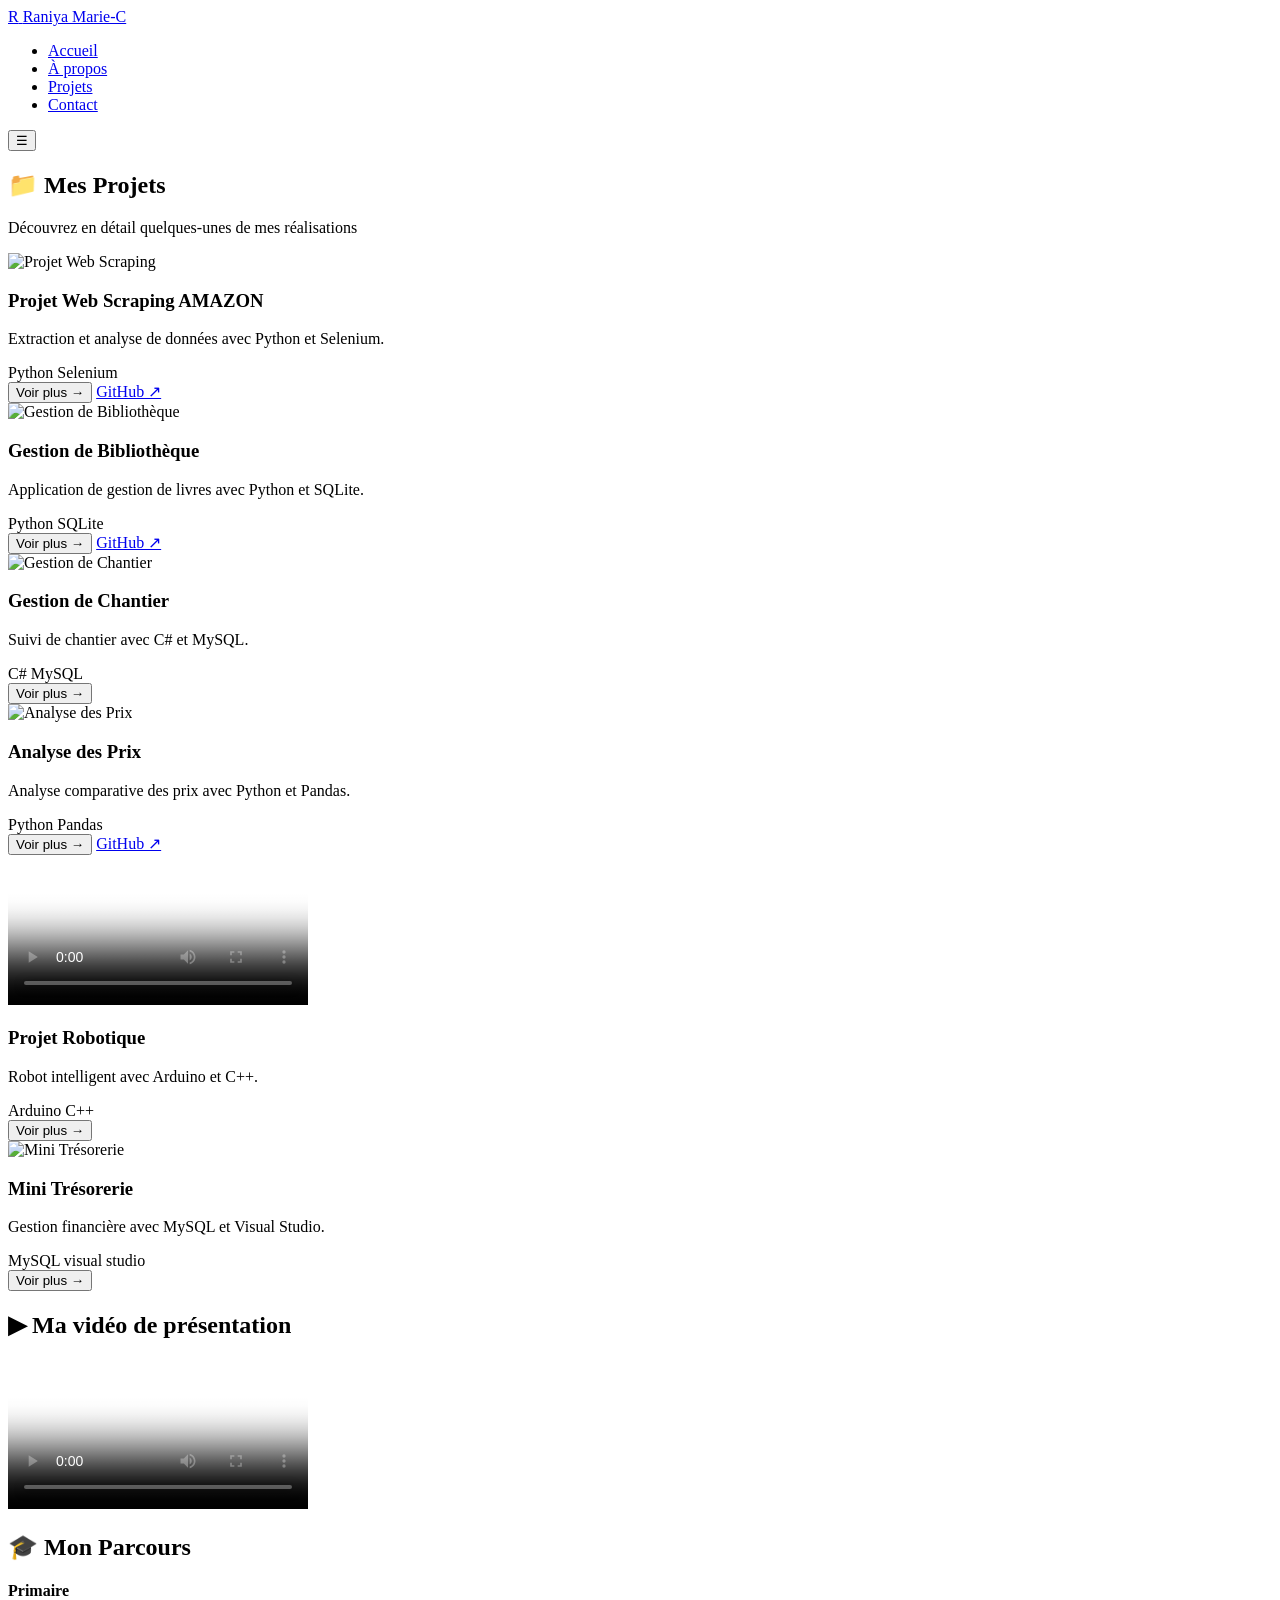
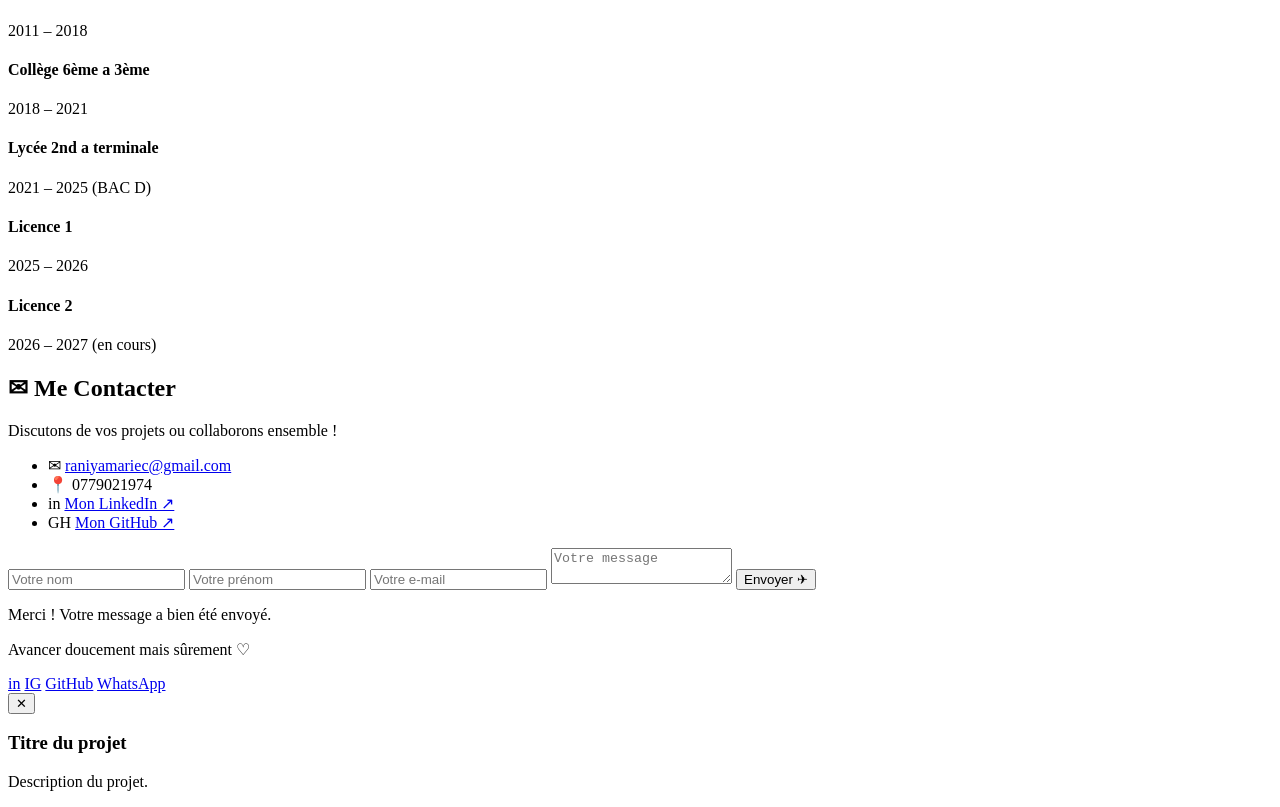
==== projet.html @ b708b292 "Rename Projet.html to projet.html" ====
<!DOCTYPE html>
<html lang="fr">
<head>
  <meta charset="UTF-8" />
  <meta name="viewport" content="width=device-width, initial-scale=1.0" />
  <title>Mes Projets — Raniya Marie-C Kouamé</title>
  <link rel="preconnect" href="https://fonts.googleapis.com">
  <link rel="preconnect" href="https://fonts.gstatic.com" crossorigin>
  <link href="https://fonts.googleapis.com/css2?family=Outfit:wght@300;400;500;600;700;800&family=Playfair+Display:ital,wght@1,600&display=swap" rel="stylesheet">
  <link rel="stylesheet" href="projet.css" />
</head>
<body>
  <div class="bg-orbs"></div>

  <!-- NAVIGATION -->
  <header>
    <div class="container navbar">
      <a href="intex.html" class="brand">
        <span class="brand-monogram">R</span>
        <span>Raniya Marie-C</span>
      </a>

      <ul class="nav-links" id="navLinks">
        <li><a href="intex.html">Accueil</a></li>
        <li><a href="index.html#apropos">À propos</a></li>
        <li><a href="projet.html" class="active">Projets</a></li>
        <li><a href="projet.html#contact">Contact</a></li>
      </ul>

      <button type="button" class="menu-toggle" aria-label="Ouvrir le menu" onclick="document.getElementById('navLinks').classList.toggle('open')">☰</button>
    </div>
  </header>

  <main>
    <section class="projects-section">
      <div class="container">
        <div class="section-header">
          <h1 class="section-title">📁 Mes <span class="highlight">Projets</span></h1>
          <p class="section-subtitle">Découvrez en détail quelques-unes de mes réalisations</p>
        </div>

        <!-- 6 CARTES PROJETS -->
        <div class="projects-grid">
          <article class="project-card" id="web-scraping">
            <div class="project-thumb">
              <img src="https://images.unsplash.com/photo-1526374965328-7f61d4dc18c5?auto=format&fit=crop&w=500&q=80" alt="Projet Web Scraping">
            </div>
            <div class="project-body">
              <h3>Projet Web Scraping AMAZON</h3>
              <p>Extraction et analyse de données avec Python et Selenium.</p>
              <div class="tech-tags">
                <span class="tech-tag">Python</span>
                <span class="tech-tag">Selenium</span>
              </div>
              <div class="project-actions">
                <button
                  type="button"
                  class="btn btn-primary btn-sm"
                  data-title="Projet Web Scraping AMAZON"
                  data-tech="Python,Selenium,VS Code,CSV,MVC"
                  data-desc="Objectif : automatiser la collecte d'informations sur des produits Amazon dans la catégorie informatique. Réalisé sous Visual Studio Code avec Selenium pour automatiser le navigateur, un environnement virtuel Python et une architecture MVC afin de bien séparer les responsabilités du programme. Le projet prévoit également l'organisation des données et leur export au format CSV. Difficultés rencontrées : configuration de l'environnement, prise en main de Selenium, extraction des données et structuration du code. Apports : meilleure compréhension du web scraping et mise en pratique de Python."
                  onclick="openDetailFromBtn(this)">
                  Voir plus →
                </button>
                <a href="https://github.com/raniyamariec-collab/Amazon_scraper   " target="_blank" rel="noopener noreferrer" class="btn btn-secondary btn-sm">
                  GitHub ↗
                </a>
              </div>
            </div>
          </article>

          <article class="project-card" id="bibliotheque">
            <div class="project-thumb">
              <img src="https://images.unsplash.com/photo-1507842217343-583bb7270b66?auto=format&fit=crop&w=500&q=80" alt="Gestion de Bibliothèque">
            </div>
            <div class="project-body">
              <h3>Gestion de Bibliothèque</h3>
              <p>Application de gestion de livres avec Python et SQLite.</p>
              <div class="tech-tags">
                <span class="tech-tag">Python</span>
                <span class="tech-tag">SQLite</span>
              </div>
              <div class="project-actions">
                <button
                  type="button"
                  class="btn btn-primary btn-sm"
                  data-title="Gestion de Bibliothèque"
                  data-tech="Python,SQLite"
                  data-desc=" J'ai travaillé sur un projet de gestion de bibliothèque développé en Python. L'objectif était de concevoir une application permettant d'organiser les données liées à une bibliothèque et de travailler avec une base de données SQLite.
 
J'ai utilisé Visual Studio Code comme environnement de développement et un environnement virtuel Python pour isoler les dépendances. Nous avons également travaillé sur la partie dépôt de données avec SQLite et sur les tests automatisés afin de vérifier le fonctionnement du programme.
 
J'ai appris à exécuter des scripts Python, à organiser les fichiers du projet, à lancer des tests et à préparer le code pour son partage avec Git.
 
La principale difficulté était de bien comprendre l'organisation du projet et le rôle de chaque fichier, sans accumuler des modifications sans comprendre leur utilité."
                  onclick="openDetailFromBtn(this)">
                  Voir plus →
                </button>
                <a href="https://github.com/raniyamariec-collab/Gestion-Biblioth-que-" target="_blank" rel="noopener noreferrer" class="btn btn-secondary btn-sm">
                  GitHub ↗
                </a>
              </div>
            </div>
          </article>

          <article class="project-card" id="chantier">
            <div class="project-thumb">
              <img src="https://images.unsplash.com/photo-1504307651254-35680f356dfd?auto=format&fit=crop&w=500&q=80" alt="Gestion de Chantier">
            </div>
            <div class="project-body">
              <h3>Gestion de Chantier</h3>
              <p>Suivi de chantier avec C# et MySQL.</p>
              <div class="tech-tags">
                <span class="tech-tag">C#</span>
                <span class="tech-tag">MySQL</span>
              </div>
              <div class="project-actions">
                <button
                  type="button"
                  class="btn btn-primary btn-sm"
                  data-title="Gestion de Chantier"
                  data-tech="C#,MySQL"
                  data-desc="J'ai travaillé sur un projet de gestion de chantier avec C#, Windows Forms et MySQL, dans l'environnement Visual Studio.
 
L'objectif était de développer une application de bureau permettant de gérer les informations des clients propriétaires de chantiers. L'application dispose de formulaires pour saisir et consulter les informations, ainsi que d'un tableau permettant d'afficher les clients enregistrés.
 
J'ai utilisé MySQL pour stocker les données et la bibliothèque MySql.Data pour assurer la connexion entre la base de données et l'application C#.
 
J'ai travaillé sur plusieurs opérations, notamment l'affichage, l'ajout et la suppression des clients, ainsi que sur la préparation des fonctionnalités de consultation et de modification.
 
Les principales difficultés concernaient la configuration de la connexion à la base de données, l'affichage des données et la communication entre les différents formulaires.
 
Ce projet m'a permis de pratiquer la programmation orientée objet, le développement d'interfaces graphiques et l'utilisation d'une base de données relationnelle avec SQL."
                  onclick="openDetailFromBtn(this)">
                 Voir plus → 
                
                </button>
                
                  
               
              </div>
            </div>
          </article>

          <article class="project-card" id="analyse-prix">
            <div class="project-thumb">
              <img src="https://images.unsplash.com/photo-1551288049-bebda4e38f71?auto=format&fit=crop&w=500&q=80" alt="Analyse des Prix">
            </div>
            <div class="project-body">
              <h3>Analyse des Prix</h3>
              <p>Analyse comparative des prix avec Python et Pandas.</p>
              <div class="tech-tags">
                <span class="tech-tag">Python</span>
                <span class="tech-tag">Pandas</span>
              </div>
              <div class="project-actions">
                <button
                  type="button"
                  class="btn btn-primary btn-sm"
                  data-title="Analyse des Prix"
                  data-tech="Python,Pandas,Analyse de données"
                  data-desc="J'ai réalisé un projet d'analyse comparative des prix avec Python. L'objectif était de comparer les prix de produits provenant de plusieurs sources commerciales afin d'identifier les différences de prix et de produire des indicateurs utiles à l'analyse du marché.
 
Pour ce projet, j'ai utilisé plusieurs formats de données, notamment CSV, JSON et Excel. J'ai travaillé sur la lecture et le traitement des données, le calcul des prix moyens et l'analyse d'une réduction Black Friday.
 
J'ai également utilisé Git et GitHub pour gérer et publier le projet.
 
La principale difficulté était de travailler avec des données provenant de sources et de formats différents, tout en veillant à comparer correctement les produits. Ce projet m'a permis de mettre en pratique Python, le traitement de données et les bases de l'analyse comparative des prix."
                  onclick="openDetailFromBtn(this)">
                  Voir plus →
                </button>
                <a href="https://github.com/raniyamariec-collab/analyse-comparative-prix" target="_blank" rel="noopener noreferrer" class="btn btn-secondary btn-sm">
                  GitHub ↗
                </a>
              </div>
            </div>
          </article>

         <article class="project-card" id="robotique">
  <div class="project-thumb">
    <video class="project-video" controls preload="metadata" poster="apercu-robotique.jpg">
      <source src="WhatsApp Video 2026-11-21 at 21.10.48.mp4" type="video/mp4" />
      Votre navigateur ne supporte pas la lecture de vidéos HTML5.
    </video>
  </div>
  <div class="project-body">
    <h3>Projet Robotique</h3>
    <p>Robot intelligent avec Arduino et C++.</p>
    <div class="tech-tags">
      <span class="tech-tag">Arduino</span>
      <span class="tech-tag">C++</span>
    </div>
    <div class="project-actions">
      <button
        type="button"
        class="btn btn-primary btn-sm"
        data-title="Projet Robotique"
        data-tech="Arduino,C++"
        data-desc="Objectif : concevoir et programmer un système robotique capable d'interagir avec son environnement via des capteurs. Technologies : carte Arduino programmée en C++. Apports : lien concret entre le code informatique et le matériel électronique."
        onclick="openDetailFromBtn(this)">
        Voir plus →
      </button>
    </div>
  </div>
</article>
 

          <article class="project-card" id="tresorerie">
            <div class="project-thumb">
              <img src="https://images.unsplash.com/photo-1554224155-6726b3ff858f?auto=format&fit=crop&w=500&q=80" alt="Mini Trésorerie">
            </div>
            <div class="project-body">
              <h3>Mini Trésorerie</h3>
              <p>Gestion financière avec MySQL et Visual Studio.</p>
              <div class="tech-tags">
                <span class="tech-tag">MySQL</span>
                <span class="tech-tag">visual studio</span>
              </div>
              <div class="project-actions">
                <button
                  type="button"
                  class="btn btn-primary btn-sm"
                  data-title="Mini Trésorerie"
                 data-tech="Visual studio,C++"
                 data-desc="Objectif :Conception d'une application visant à faciliter le suivi des opérations financières, l'organisation des données et la consultation des informations de trésorerie.
                 Technologies : C#, Visual Studio, SQL Server."
                 onclick="openDetailFromBtn(this)">
                 Voir plus →
                </button>
              </div>
            </div>
          </article>
        </div>

        <!-- MA VIDÉO DE PRÉSENTATION -->
        <div class="panel-card video-panel">
          <h2 class="panel-title"><span class="icon-accent">▶</span> Ma vidéo de présentation</h2>
          <div class="video-box">
            <video class="video-player" controls preload="metadata" poster="apercu-video.jpg">
              <source src="Enregistrement 2026-11-21 233803.mp4" type="video/mp4" />
              Votre navigateur ne supporte pas la lecture de vidéos HTML5.
            </video>
          </div>
        </div>

        <!-- MON PARCOURS & ME CONTACTER -->
        <div class="two-col-grid" id="contact">
          <div class="panel-card">
            <h2 class="panel-title"><span class="icon-accent">🎓</span> Mon Parcours</h2>
            <div class="timeline">
              <div class="timeline-item">
                <h4>Primaire</h4>
                <span>2011 – 2018</span>
              </div>
              <div class="timeline-item">
                <h4>Collège 6ème a 3ème</h4>
                <span>2018 – 2021</span>
              </div>
              <div class="timeline-item">
                <h4>Lycée 2nd a terminale</h4>
                <span>2021 – 2025 (BAC D)</span>
              </div>
              <div class="timeline-item">
                <h4>Licence 1</h4>
                <span>2025 – 2026</span>
              </div>
              <div class="timeline-item">
                <h4>Licence 2</h4>
                <span>2026 – 2027 (en cours)</span>
              </div>
            </div>
          </div>


          <div class="panel-card">
            <h2 class="panel-title"><span class="icon-accent">✉</span> Me Contacter</h2>
            <p class="contact-lead">
              Discutons de vos projets ou collaborons ensemble !
            </p>

            <div class="contact-split">
              <ul class="contact-info-list">
                <li>
                  <span class="contact-badge">✉</span>
                  <a href="mailto:raniyamariec@gmail.com">raniyamariec@gmail.com</a>
                </li>
                <li>
                  <span class="contact-badge">📍</span>
                  <span>0779021974</span>
                </li>
                <li>
                  <span class="contact-badge">in</span>
                  <a href="#" target="_blank" rel="noopener">Mon LinkedIn ↗</a>
                </li>
                <li>
                  <span class="contact-badge">GH</span>
                  <a href="https://github.com/raniyamariac-collab" target="_blank" rel="noopener">Mon GitHub ↗</a>
                </li>
              </ul>

              <form class="contact-form" id="contactForm" action="https://formsubmit.co/ajax/raniyamariec@gmail.com" method="POST">
                <input type="hidden" name="_subject" value="Nouveau message depuis le portfolio de Raniya" />
                <input type="text" name="nom" placeholder="Votre nom" required />
                <input type="text" name="prenom" placeholder="Votre prénom" required />
                <input type="email" name="email" placeholder="Votre e-mail" required />
                <textarea name="message" placeholder="Votre message" required></textarea>
                <button type="submit" class="btn btn-primary btn-sm" id="sendBtn">Envoyer ✈</button>
                <p class="form-feedback" id="msgOk">Merci ! Votre message a bien été envoyé.</p>
              </form>
            </div>
          </div>
        </div>
      </div>
    </section>
  </main>

  <script>
    const contactForm = document.getElementById('contactForm');
    if (contactForm) {
      contactForm.addEventListener('submit', async function (e) {
        e.preventDefault();
        const btn = document.getElementById('sendBtn');
        const feedback = document.getElementById('msgOk');
        const formData = new FormData(contactForm);

        btn.disabled = true;
        btn.textContent = 'Envoi...';
        feedback.style.display = 'none';
        feedback.style.color = '#86efac';

        try {
          const response = await fetch(contactForm.action, {
            method: 'POST',
            headers: { 'Accept': 'application/json' },
            body: formData
          });

          if (response.ok) {
            feedback.textContent = 'Merci ! Votre message a bien été envoyé.';
            feedback.style.display = 'block';
            contactForm.reset();
          } else {
            feedback.textContent = "Erreur lors de l'envoi. Réessayez plus tard.";
            feedback.style.color = '#fca5a5';
            feedback.style.display = 'block';
          }
        } catch (err) {
          feedback.textContent = "Problème de connexion. Vérifiez votre réseau.";
          feedback.style.color = '#fca5a5';
          feedback.style.display = 'block';
        } finally {
          btn.disabled = false;
          btn.textContent = 'Envoyer ✈';
        }
      });
    }
  </script>

           </section>
  </main>

   

  <!-- FOOTER -->
  <footer>
    <div class="container footer-inner">
      <p class="motto">Avancer doucement mais sûrement ♡</p>
      <div class="social-links">
        <a href="https://www.linkedin.com/in/raniya-marie-carmel-kouamé-617382381?utm_source=share_via&utm_content=profile&utm_medium=member_android" class="social-btn" aria-label="LinkedIn">in</a>
        <a href="c:\Users\HP\AppData\Local\Packages\5319275A.WhatsAppDesktop_cv1g1gvanyjgm\LocalState\sessions\ABD528D33D516B1457CE8965EF965682A3C320A8\transfers\2026-47\WhatsApp Image 2026-11-21 at 21.31.52.jpeg" class="social-btn" aria-label="Instagram">IG</a>
         <a href="https://github.com/">GitHub</a>
         <a href=" c:\Users\HP\AppData\Local\Packages\5319275A.WhatsAppDesktop_cv1g1gvanyjgm\LocalState\sessions\ABD528D33D516B1457CE8965EF965682A3C320A8\transfers\2026-47\WhatsApp Image 2026-11-21 at 22.00.15.jpeg">WhatsApp</a>
      </div>
    </div>
  </footer>

  <!-- MODALE DÉTAIL PROJET -->
  <div class="modal-backdrop" id="projectModal" onclick="if(event.target === this) closeModal()">
    <div class="modal-box">
      <button type="button" class="modal-close" aria-label="Fermer" onclick="closeModal()">✕</button>
      <h3 id="modalTitle">Titre du projet</h3>
      <p id="modalDesc">Description du projet.</p>
      <div class="tech-tags" id="modalTechs"></div>
    </div>
  </div>

  <script>
    function openDetailFromBtn(btn) {
      const title = btn.dataset.title || '';
      const desc = btn.dataset.desc || '';
      const techs = btn.dataset.tech
        ? btn.dataset.tech.split(',').map((item) => item.trim()).filter(Boolean)
        : [];

      openDetail(title, desc, techs);
    }

    function openDetail(title, desc, techs = []) {
      const modal = document.getElementById('projectModal');
      const titleEl = document.getElementById('modalTitle');
      const descEl = document.getElementById('modalDesc');
      const techsEl = document.getElementById('modalTechs');

      if (!modal) return;

      if (titleEl) titleEl.textContent = title;
      if (descEl) descEl.textContent = desc;

      if (techsEl) {
        techsEl.innerHTML = '';
        techs.forEach((tech) => {
          const span = document.createElement('span');
          span.className = 'tech-tag';
          span.textContent = tech;
          techsEl.appendChild(span);
        });
      }

      modal.classList.add('open');
    }

    function closeModal() {
      const modal = document.getElementById('projectModal');
      if (modal) {
        modal.classList.remove('open');
      }
    }

    document.addEventListener('keydown', (event) => {
      if (event.key === 'Escape') {
        closeModal();
      }
    });

    document.querySelectorAll('#navLinks a').forEach((link) => {
      link.addEventListener('click', () => {
        const nav = document.getElementById('navLinks');
        if (nav) nav.classList.remove('open');
      });
    });
  </script>
</body>
</html>
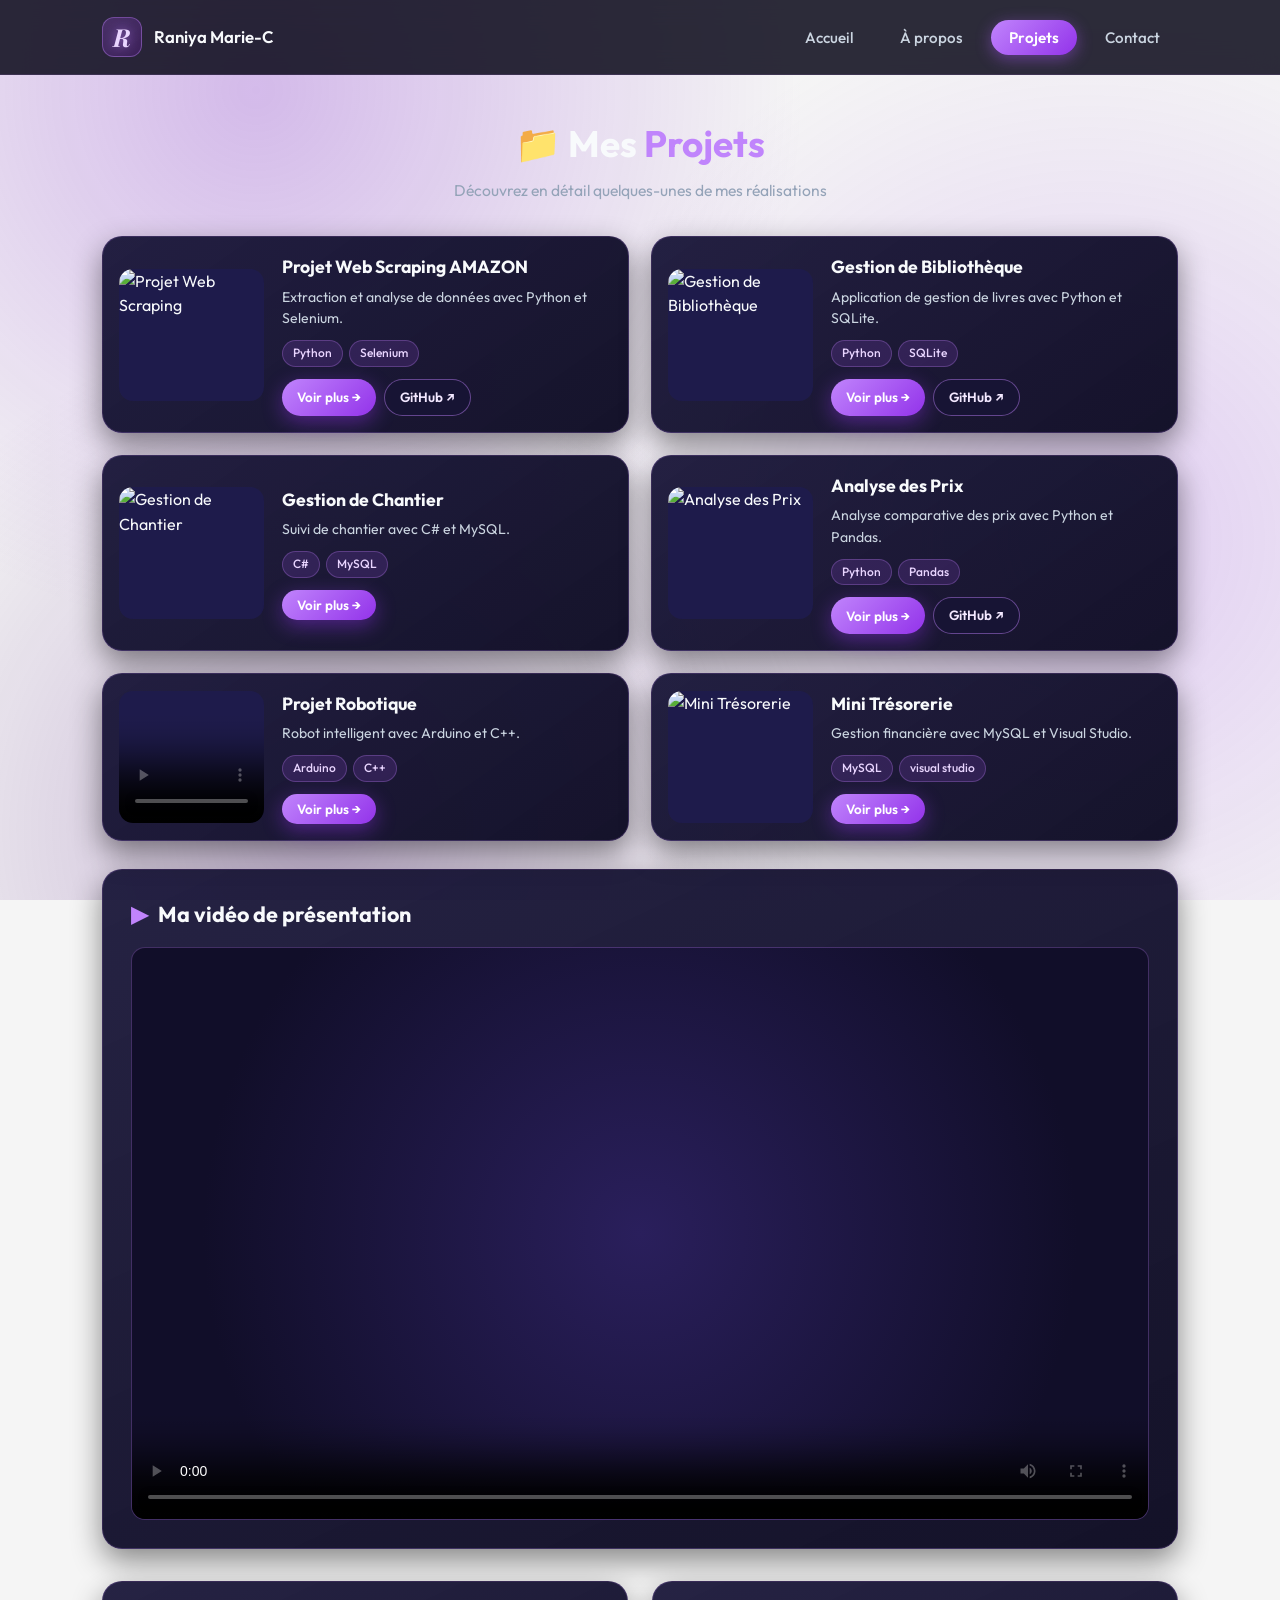
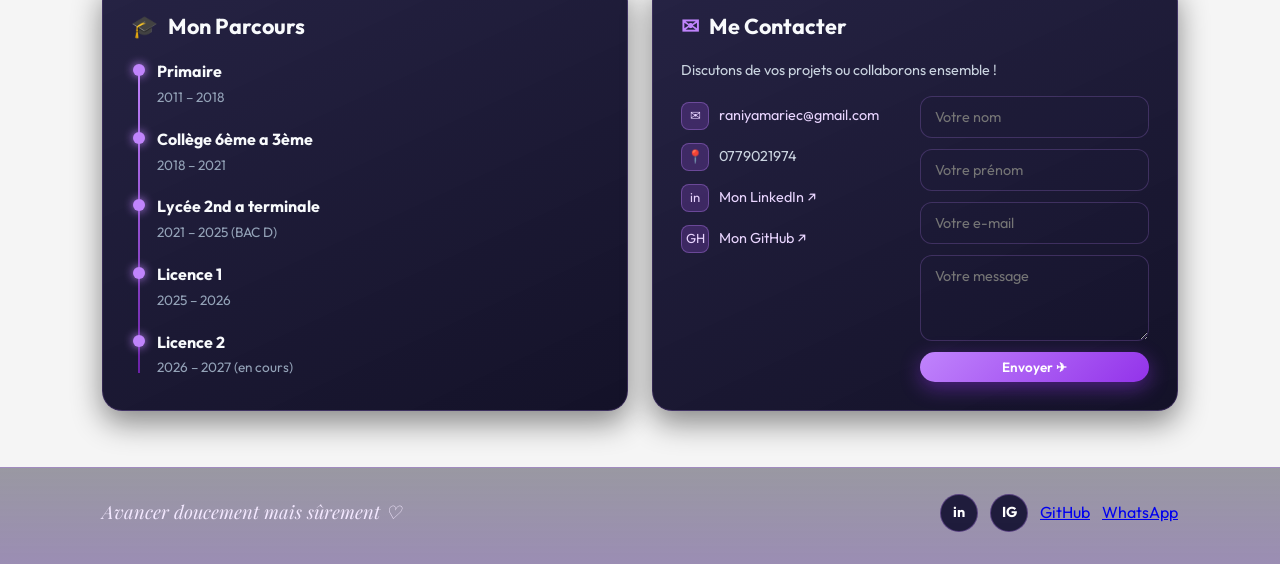
==== commit 74790545: "Update projet.html" ====
--- a/projet.html
+++ b/projet.html
@@ -15,7 +15,7 @@
   <!-- NAVIGATION -->
   <header>
     <div class="container navbar">
-      <a href="intex.html" class="brand">
+      <a href="accueil.html" class="brand">
         <span class="brand-monogram">R</span>
         <span>Raniya Marie-C</span>
       </a>
--- a/projet.css
+++ b/projet.css
@@ -0,0 +1,664 @@
+:root {
+  --bg-main: #0908180a;
+  --bg-card: #14122d13;
+  --bg-card-hover: #1b183d0b;
+  --bg-input: #1d1a3e17;
+  --purple-primary: #a855f7;
+  --purple-bright: #c084fc;
+  --accent-gradient: linear-gradient(135deg, #c084fc 0%, #9333ea 100%);
+  --text-white: #f8fafc;
+  --text-muted: #cbd5e1;
+  --text-dim: #94a3b8;
+  --border-subtle: rgba(192, 132, 252, 0.18);
+  --shadow-card: 0 12px 30px rgba(0, 0, 0, 0.45);
+  --radius-lg: 20px;
+  --radius-md: 14px;
+  --radius-pill: 999px;
+}
+
+* {
+  box-sizing: border-box;
+  margin: 0;
+  padding: 0;
+}
+
+html {
+  scroll-behavior: smooth;
+}
+
+body {
+  font-family: 'Outfit', sans-serif;
+  background-color: var(--bg-main);
+  color: var(--text-white);
+  line-height: 1.55;
+  overflow-x: hidden;
+  min-height: 100vh;
+  display: flex;
+  flex-direction: column;
+}
+
+.bg-orbs {
+  position: fixed;
+  inset: 0;
+  pointer-events: none;
+  z-index: 0;
+  background:
+    radial-gradient(circle at 20% 10%, rgba(126, 34, 206, 0.28), transparent 42%),
+    radial-gradient(circle at 85% 60%, rgba(147, 51, 234, 0.2), transparent 45%),
+    radial-gradient(circle at 25% 92%, rgba(88, 28, 135, 0.28), transparent 40%);
+}
+
+.container {
+  width: 100%;
+  max-width: 1120px;
+  margin: 0 auto;
+  padding: 0 22px;
+  position: relative;
+  z-index: 2;
+}
+
+/* NAVBAR */
+header {
+  position: sticky;
+  top: 0;
+  z-index: 50;
+  background: rgba(9, 8, 24, 0.85);
+  backdrop-filter: blur(14px);
+  border-bottom: 1px solid rgba(192, 132, 252, 0.12);
+}
+
+.navbar {
+  display: flex;
+  align-items: center;
+  justify-content: space-between;
+  height: 74px;
+  gap: 16px;
+}
+
+.brand {
+  display: flex;
+  align-items: center;
+  gap: 12px;
+  text-decoration: none;
+  color: var(--text-white);
+  font-weight: 600;
+  font-size: 1.05rem;
+}
+
+.brand-monogram {
+  width: 40px;
+  height: 40px;
+  border-radius: 12px;
+  background: linear-gradient(145deg, rgba(168, 85, 247, 0.25), rgba(88, 28, 135, 0.4));
+  border: 1px solid rgba(192, 132, 252, 0.4);
+  display: grid;
+  place-items: center;
+  font-family: 'Playfair Display', serif;
+  font-style: italic;
+  font-size: 1.55rem;
+  font-weight: 700;
+  color: #e9d5ff;
+  text-shadow: 0 0 12px rgba(192, 132, 252, 0.7);
+}
+
+.nav-links {
+  display: flex;
+  align-items: center;
+  gap: 10px;
+  list-style: none;
+}
+
+.nav-links a {
+  color: var(--text-muted);
+  font-size: 0.95rem;
+  font-weight: 500;
+  padding: 8px 18px;
+  border-radius: var(--radius-pill);
+  text-decoration: none;
+  transition: all 0.25s ease;
+}
+
+.nav-links a:hover {
+  color: #fff;
+  background: rgba(168, 85, 247, 0.16);
+}
+
+.nav-links a.active {
+  background: var(--accent-gradient);
+  color: #fff;
+  font-weight: 600;
+  box-shadow: 0 4px 16px rgba(168, 85, 247, 0.45);
+}
+
+.menu-toggle {
+  display: none;
+  background: rgba(168, 85, 247, 0.15);
+  border: 1px solid var(--border-subtle);
+  color: #fff;
+  width: 42px;
+  height: 42px;
+  border-radius: 10px;
+  font-size: 1.3rem;
+  cursor: pointer;
+}
+
+/* SECTION PROJETS */
+.projects-section {
+  padding: 40px 0 56px;
+}
+
+.section-header {
+  text-align: center;
+  margin-bottom: 34px;
+}
+
+.section-title {
+  font-size: clamp(1.8rem, 3.2vw, 2.3rem);
+  font-weight: 700;
+  margin-bottom: 6px;
+}
+
+.section-title .highlight {
+  color: var(--purple-bright);
+}
+
+.section-subtitle {
+  color: var(--text-dim);
+  font-size: 0.98rem;
+}
+
+.projects-grid {
+  display: grid;
+  grid-template-columns: repeat(2, 1fr);
+  gap: 22px;
+}
+
+.project-card {
+  background: linear-gradient(145deg, rgba(24, 21, 56, 0.95), rgba(16, 14, 38, 0.98));
+  border: 1px solid var(--border-subtle);
+  border-radius: var(--radius-lg);
+  padding: 16px;
+  display: grid;
+  grid-template-columns: 145px 1fr;
+  gap: 18px;
+  align-items: center;
+  box-shadow: var(--shadow-card);
+  transition: transform 0.25s ease, border-color 0.25s ease, background 0.25s ease;
+}
+
+.project-card:hover {
+  transform: translateY(-4px);
+  border-color: rgba(192, 132, 252, 0.5);
+  background: var(--bg-card-hover);
+}
+
+.project-thumb {
+  width: 100%;
+  height: 132px;
+  border-radius: var(--radius-md);
+  overflow: hidden;
+  background: #1e1b4b;
+}
+
+.project-thumb img,
+.project-thumb video {
+  width: 100%;
+  height: 100%;
+  object-fit: cover;
+  display: block;
+}
+
+.project-body h3 {
+  font-size: 1.1rem;
+  font-weight: 700;
+  margin-bottom: 6px;
+}
+
+.project-body p {
+  font-size: 0.88rem;
+  color: var(--text-muted);
+  margin-bottom: 10px;
+}
+
+.tech-tags {
+  display: flex;
+  flex-wrap: wrap;
+  gap: 6px;
+  margin-bottom: 12px;
+}
+
+.tech-tag {
+  font-size: 0.75rem;
+  padding: 3px 10px;
+  border-radius: var(--radius-pill);
+  background: rgba(168, 85, 247, 0.16);
+  border: 1px solid rgba(192, 132, 252, 0.28);
+  color: #e9d5ff;
+  font-weight: 500;
+}
+
+.project-actions {
+  display: flex;
+  flex-wrap: wrap;
+  gap: 8px;
+}
+
+.btn {
+  display: inline-flex;
+  align-items: center;
+  justify-content: center;
+  gap: 8px;
+  padding: 11px 20px;
+  border-radius: var(--radius-pill);
+  font-family: inherit;
+  font-size: 0.9rem;
+  font-weight: 600;
+  text-decoration: none;
+  cursor: pointer;
+  border: none;
+  transition: transform 0.2s ease, box-shadow 0.2s ease, background 0.2s ease;
+}
+
+.btn:hover {
+  transform: translateY(-2px);
+}
+
+.btn-primary {
+  background: var(--accent-gradient);
+  color: #fff;
+  box-shadow: 0 6px 20px rgba(147, 51, 234, 0.45);
+}
+
+.btn-secondary {
+  background: rgba(25, 22, 54, 0.9);
+  color: #f3e8ff;
+  border: 1px solid rgba(192, 132, 252, 0.45);
+}
+
+.btn-secondary:hover {
+  background: rgba(168, 85, 247, 0.22);
+}
+
+.btn-sm {
+  padding: 7px 15px;
+  font-size: 0.84rem;
+}
+
+/* PANELS */
+.panel-card {
+  background: linear-gradient(155deg, rgba(24, 21, 56, 0.94), rgba(15, 13, 36, 0.98));
+  border: 1px solid var(--border-subtle);
+  border-radius: var(--radius-lg);
+  padding: 28px;
+  box-shadow: var(--shadow-card);
+}
+
+.panel-title {
+  display: flex;
+  align-items: center;
+  gap: 10px;
+  font-size: 1.35rem;
+  font-weight: 700;
+  margin-bottom: 16px;
+}
+
+.icon-accent {
+  color: var(--purple-bright);
+}
+
+/* VIDÉO */
+.video-panel {
+  margin: 28px 0 32px;
+}
+
+.video-box {
+  position: relative;
+  width: 100%;
+  aspect-ratio: 16 / 9;
+  min-height: 240px;
+  border-radius: var(--radius-md);
+  background: radial-gradient(circle at center, #2a1f5c 0%, #110e29 75%);
+  border: 1px solid rgba(192, 132, 252, 0.28);
+  display: flex;
+  flex-direction: column;
+  justify-content: center;
+  align-items: center;
+  overflow: hidden;
+}
+
+.video-player {
+  width: 100%;
+  height: 100%;
+  display: block;
+  object-fit: cover;
+}
+
+.play-circle {
+  width: 66px;
+  height: 66px;
+  border-radius: 50%;
+  background: rgba(255, 255, 255, 0.95);
+  color: #14122d;
+  border: none;
+  display: grid;
+  place-items: center;
+  font-size: 1.5rem;
+  cursor: pointer;
+  box-shadow: 0 0 0 10px rgba(192, 132, 252, 0.22);
+}
+
+.video-caption {
+  margin-top: 12px;
+  font-size: 0.9rem;
+  color: var(--text-muted);
+}
+
+.video-controls-bar {
+  position: absolute;
+  bottom: 0;
+  left: 0;
+  right: 0;
+  padding: 10px 16px;
+  background: rgba(9, 8, 24, 0.78);
+  display: flex;
+  align-items: center;
+  gap: 12px;
+  font-size: 0.82rem;
+  color: var(--text-muted);
+}
+
+.progress-track {
+  flex: 1;
+  height: 5px;
+  border-radius: 99px;
+  background: rgba(255, 255, 255, 0.18);
+  overflow: hidden;
+}
+
+.progress-fill {
+  width: 15%;
+  height: 100%;
+  background: var(--accent-gradient);
+}
+
+/* PARCOURS & CONTACT */
+.two-col-grid {
+  display: grid;
+  grid-template-columns: 1fr 1fr;
+  gap: 24px;
+}
+
+#contact {
+  scroll-margin-top: 90px;
+}
+
+.timeline {
+  position: relative;
+  padding-left: 26px;
+  margin-top: 12px;
+}
+
+.timeline::before {
+  content: "";
+  position: absolute;
+  left: 7px;
+  top: 6px;
+  bottom: 6px;
+  width: 2px;
+  background: linear-gradient(to bottom, #c084fc, #6b21a8);
+}
+
+.timeline-item {
+  position: relative;
+  margin-bottom: 18px;
+}
+
+.timeline-item:last-child {
+  margin-bottom: 0;
+}
+
+.timeline-item::before {
+  content: "";
+  position: absolute;
+  left: -24px;
+  top: 5px;
+  width: 12px;
+  height: 12px;
+  border-radius: 50%;
+  background: #c084fc;
+  box-shadow: 0 0 10px #c084fc;
+}
+
+.timeline-item h4 {
+  font-size: 1rem;
+  font-weight: 700;
+}
+
+.timeline-item span {
+  font-size: 0.85rem;
+  color: var(--text-dim);
+}
+
+.contact-lead {
+  font-size: 0.9rem;
+  color: var(--text-muted);
+}
+
+.contact-split {
+  display: grid;
+  grid-template-columns: 1fr 1.05fr;
+  gap: 20px;
+  align-items: start;
+  margin-top: 14px;
+}
+
+.contact-info-list {
+  list-style: none;
+  display: flex;
+  flex-direction: column;
+  gap: 13px;
+  margin-top: 6px;
+}
+
+.contact-info-list li {
+  display: flex;
+  align-items: center;
+  gap: 10px;
+  font-size: 0.9rem;
+  color: var(--text-muted);
+}
+
+.contact-info-list a {
+  color: #e9d5ff;
+  text-decoration: none;
+}
+
+.contact-info-list a:hover {
+  text-decoration: underline;
+}
+
+.contact-badge {
+  width: 28px;
+  height: 28px;
+  border-radius: 8px;
+  background: rgba(168, 85, 247, 0.22);
+  border: 1px solid rgba(192, 132, 252, 0.35);
+  display: grid;
+  place-items: center;
+  font-size: 0.82rem;
+  color: #e9d5ff;
+  flex-shrink: 0;
+}
+
+.contact-form {
+  display: flex;
+  flex-direction: column;
+  gap: 11px;
+}
+
+.contact-form input,
+.contact-form textarea {
+  width: 100%;
+  padding: 11px 14px;
+  border-radius: 12px;
+  border: 1px solid rgba(192, 132, 252, 0.22);
+  background: var(--bg-input);
+  color: #fff;
+  font-family: inherit;
+  font-size: 0.9rem;
+  outline: none;
+}
+
+.contact-form input:focus,
+.contact-form textarea:focus {
+  border-color: var(--purple-bright);
+}
+
+.contact-form textarea {
+  min-height: 86px;
+  resize: vertical;
+}
+
+.form-feedback {
+  font-size: 0.85rem;
+  color: #86efac;
+  display: none;
+}
+
+/* FOOTER */
+footer {
+  margin-top: auto;
+  padding: 26px 0 32px;
+  background: linear-gradient(180deg, rgba(16, 13, 38, 0.4) 0%, rgba(46, 16, 101, 0.45) 100%);
+  border-top: 1px solid rgba(192, 132, 252, 0.16);
+  position: relative;
+  z-index: 2;
+}
+
+.footer-inner {
+  display: flex;
+  align-items: center;
+  justify-content: space-between;
+  flex-wrap: wrap;
+  gap: 16px;
+}
+
+.motto {
+  font-family: 'Playfair Display', serif;
+  font-style: italic;
+  font-size: 1.15rem;
+  color: #f3e8ff;
+}
+
+.social-links {
+  display: flex;
+  align-items: center;
+  gap: 12px;
+}
+
+.social-btn {
+  width: 38px;
+  height: 38px;
+  border-radius: 50%;
+  background: rgba(25, 22, 54, 0.95);
+  border: 1px solid rgba(192, 132, 252, 0.35);
+  color: #fff;
+  display: grid;
+  place-items: center;
+  text-decoration: none;
+  font-size: 0.9rem;
+  font-weight: 700;
+  transition: all 0.2s ease;
+}
+
+.social-btn:hover {
+  background: var(--accent-gradient);
+  transform: translateY(-2px);
+}
+
+/* MODALE */
+.modal-backdrop {
+  position: fixed;
+  inset: 0;
+  background: rgba(5, 4, 15, 0.78);
+  backdrop-filter: blur(6px);
+  display: none;
+  align-items: center;
+  justify-content: center;
+  padding: 20px;
+  z-index: 100;
+}
+
+.modal-backdrop.open {
+  display: flex;
+}
+
+.modal-box {
+  background: #161333;
+  border: 1px solid rgba(192, 132, 252, 0.4);
+  border-radius: var(--radius-lg);
+  max-width: 520px;
+  width: 100%;
+  padding: 28px;
+  position: relative;
+}
+
+.modal-close {
+  position: absolute;
+  top: 16px;
+  right: 16px;
+  width: 34px;
+  height: 34px;
+  border-radius: 50%;
+  border: 1px solid rgba(192, 132, 252, 0.3);
+  background: rgba(255, 255, 255, 0.06);
+  color: #fff;
+  cursor: pointer;
+}
+
+.modal-box h3 {
+  font-size: 1.35rem;
+  margin-bottom: 10px;
+  color: var(--purple-bright);
+}
+
+.modal-box p {
+  color: var(--text-muted);
+  font-size: 0.95rem;
+  margin-bottom: 16px;
+}
+
+@media (max-width: 900px) {
+  .projects-grid,
+  .two-col-grid,
+  .contact-split {
+    grid-template-columns: 1fr;
+  }
+}
+
+@media (max-width: 640px) {
+  .nav-links {
+    display: none;
+    position: absolute;
+    top: 74px;
+    left: 0;
+    right: 0;
+    background: #110e29;
+    flex-direction: column;
+    padding: 16px;
+    border-bottom: 1px solid var(--border-subtle);
+  }
+  .nav-links.open {
+    display: flex;
+  }
+  .menu-toggle {
+    display: grid;
+    place-items: center;
+  }
+  .project-card {
+    grid-template-columns: 1fr;
+  }
+  .project-thumb {
+    height: 165px;
+  }
+}
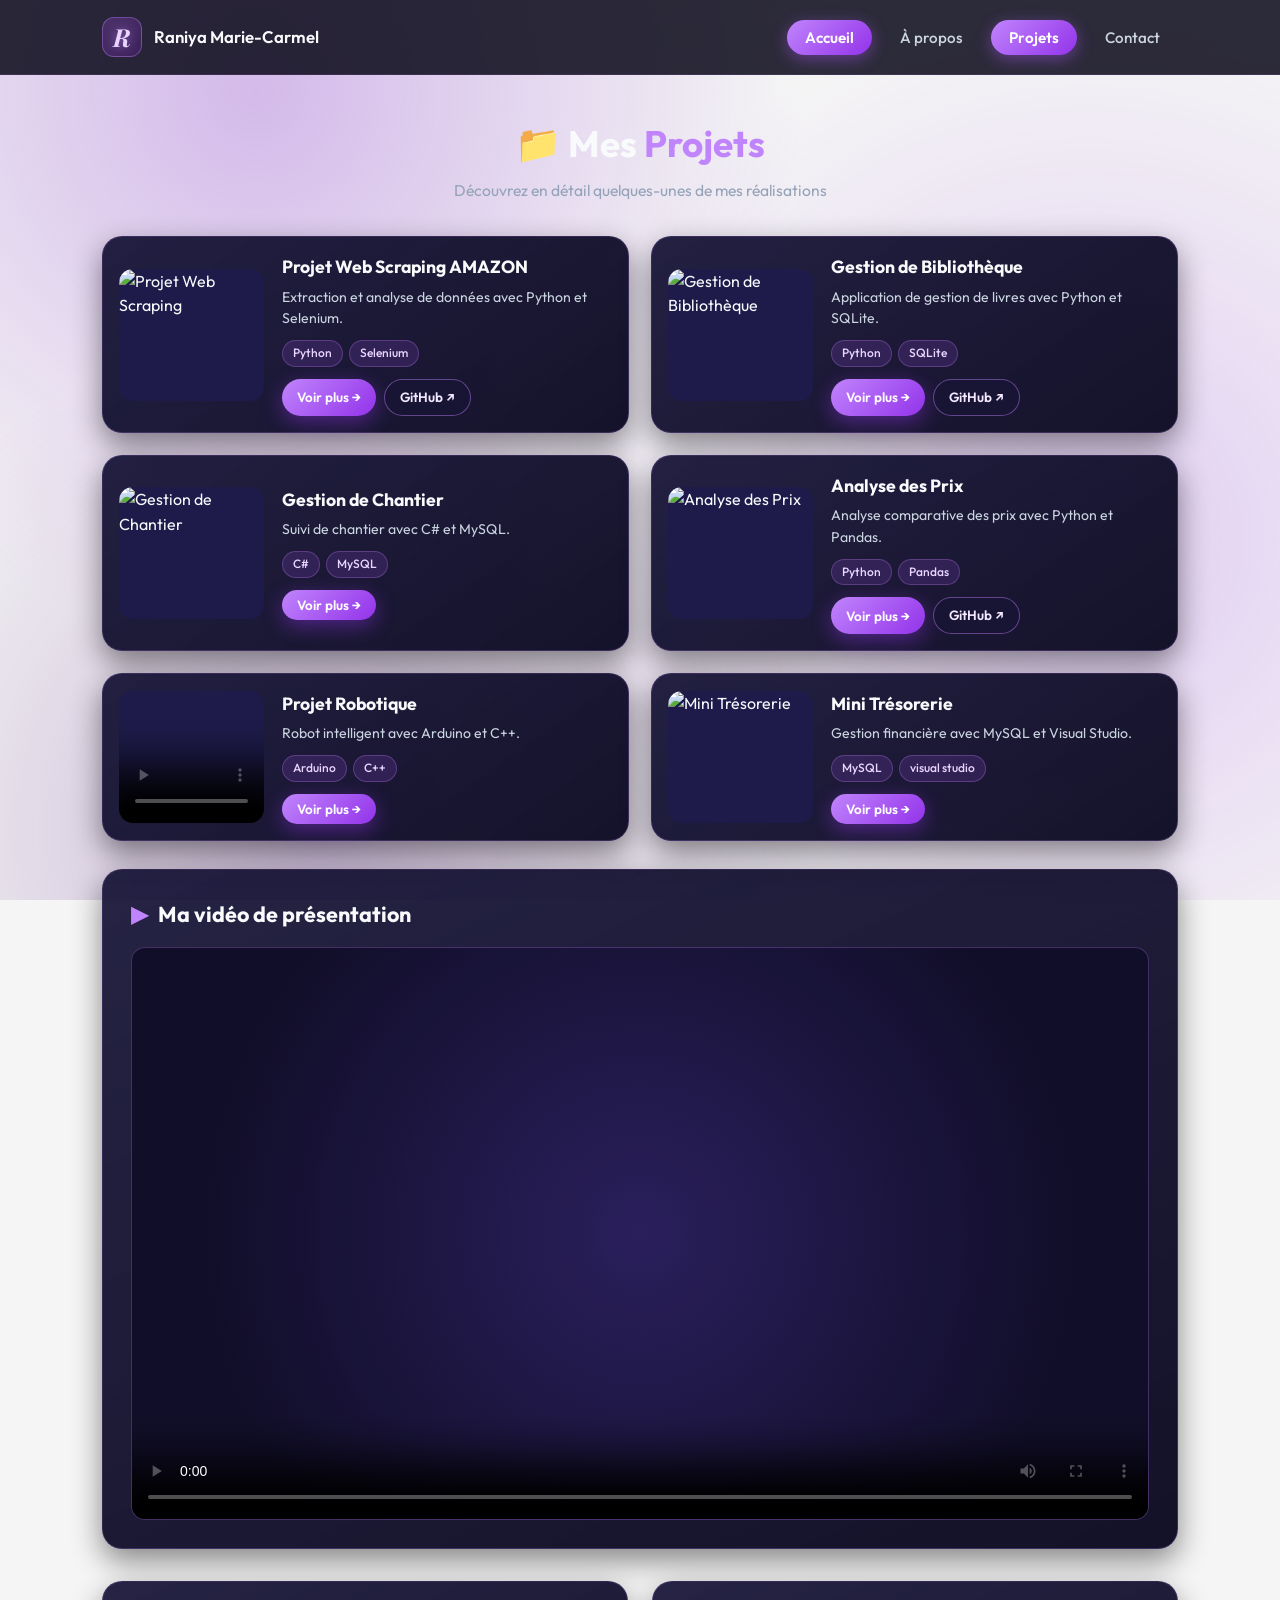
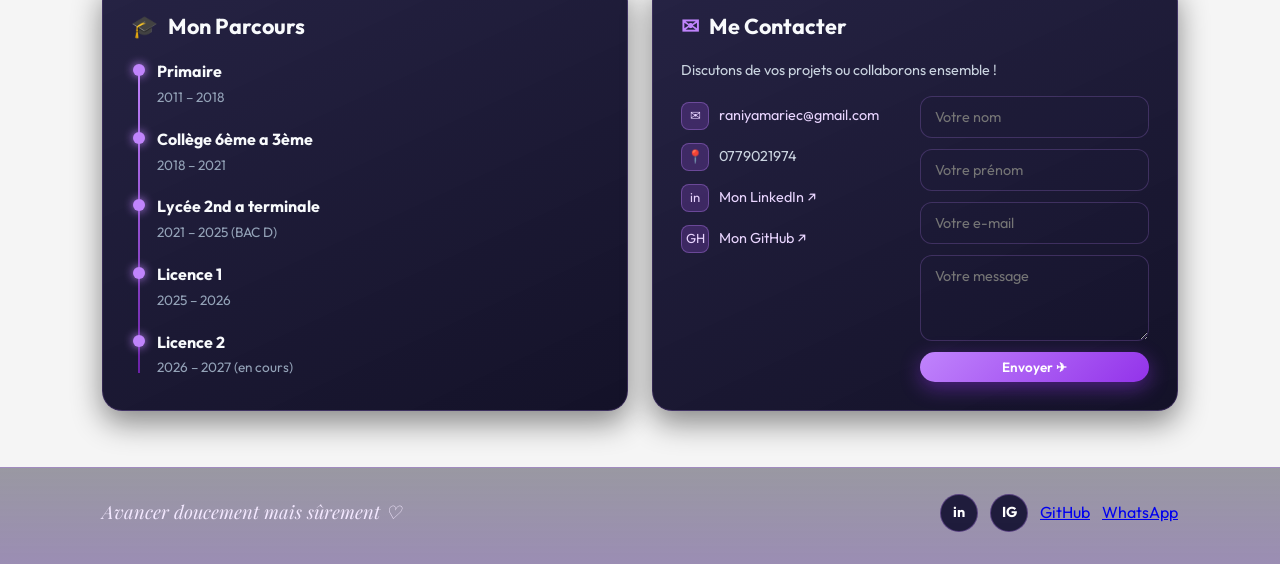
==== commit ff8e06e4: "Add files via upload" ====
--- a/projet.html
+++ b/projet.html
@@ -15,14 +15,14 @@
   <!-- NAVIGATION -->
   <header>
     <div class="container navbar">
-      <a href="accueil.html" class="brand">
+      <a href="index.html" class="brand">
         <span class="brand-monogram">R</span>
-        <span>Raniya Marie-C</span>
+        <span>Raniya Marie-Carmel</span>
       </a>
 
       <ul class="nav-links" id="navLinks">
-        <li><a href="intex.html">Accueil</a></li>
-        <li><a href="index.html#apropos">À propos</a></li>
+        <li><a href="index.html" class="active">Accueil</a></li>
+        <li><a href="#apropos">À propos</a></li>
         <li><a href="projet.html" class="active">Projets</a></li>
         <li><a href="projet.html#contact">Contact</a></li>
       </ul>
@@ -30,6 +30,7 @@
       <button type="button" class="menu-toggle" aria-label="Ouvrir le menu" onclick="document.getElementById('navLinks').classList.toggle('open')">☰</button>
     </div>
   </header>
+
 
   <main>
     <section class="projects-section">
@@ -440,4 +441,4 @@
     });
   </script>
 </body>
-</html>
+</html>
--- a/projet.css
+++ b/projet.css
@@ -661,4 +661,4 @@
   .project-thumb {
     height: 165px;
   }
-}
+}
